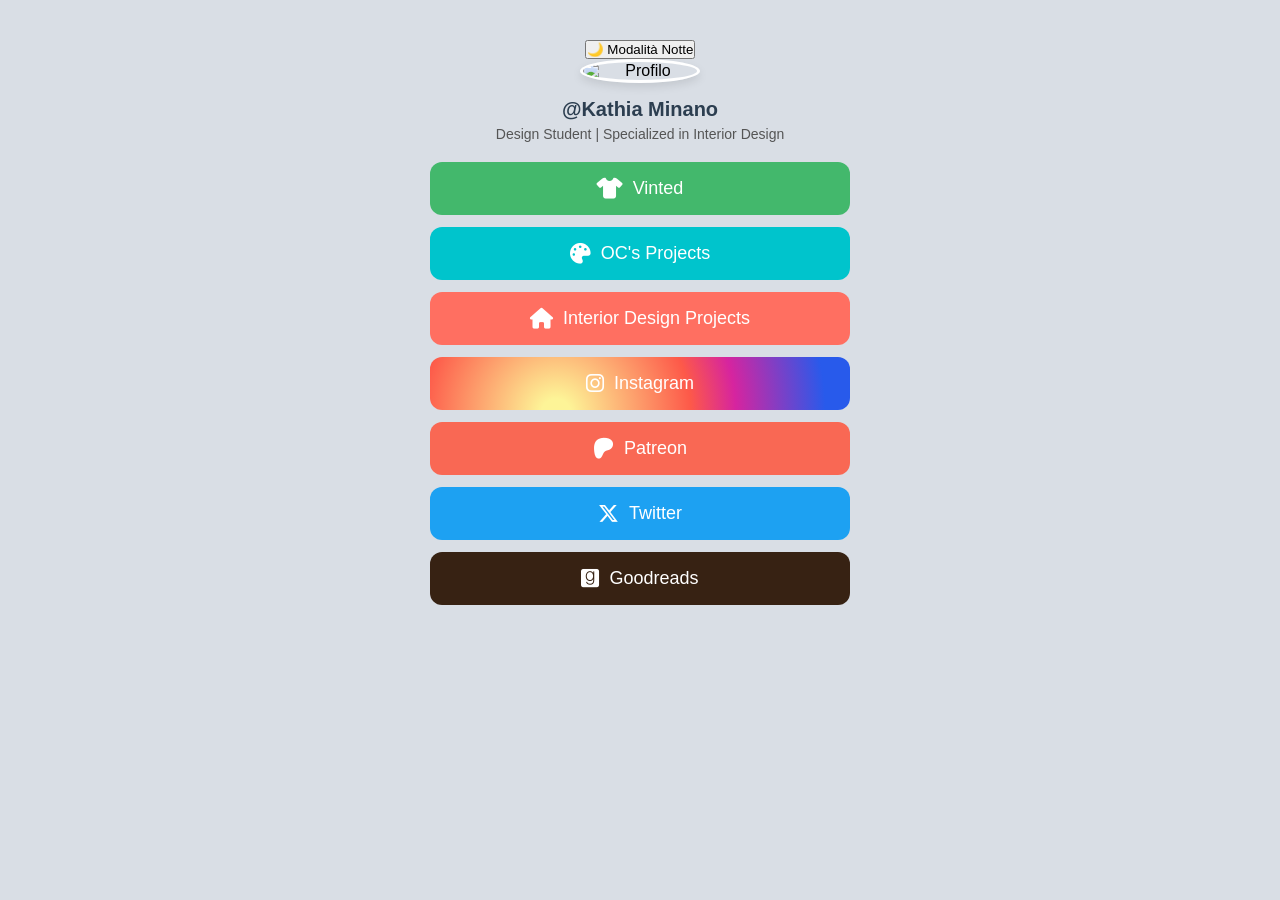
==== index.html @ 756fde3e "Update index.html" ====
<!DOCTYPE html>
<html lang="it">
<head>
  <meta charset="UTF-8">
  <meta name="viewport" content="width=device-width, initial-scale=1.0, maximum-scale=1.0, user-scalable=no">
  <link rel="stylesheet" href="https://cdnjs.cloudflare.com/ajax/libs/font-awesome/6.5.0/css/all.min.css">
  <link rel="stylesheet" href="https://cdnjs.cloudflare.com/ajax/libs/animate.css/4.1.1/animate.min.css"/>
  <link rel="stylesheet" href="style.css">
  <title>Bio Link</title>
</head>
<body>

  <div class="theme-switch">
    <button id="theme-toggle">🌙 Modalità Notte</button>
  </div>

  <header>
    <img src="https://i.imgur.com/Iqehbpe.png" alt="Profilo" class="profile-img">
    <h1>@Kathia Minano</h1>
    <p>Design Student | Specialized in Interior Design</p>
  </header>
<main class="container">
  <a href="https://www.vinted.it/member/184225014-kathia186" class="btn vinted animate__animated animate__fadeInUp">
    <i class="fa-solid fa-shirt"></i> Vinted
  </a>
  <a href="https://www.canva.com/design/DAHC-GVW6eI/b9iAZivAqNpoFAsjjV1Neg/edit" class="btn canva animate__animated animate__fadeInUp">
    <i class="fa-solid fa-palette"></i> OC's Projects
  </a>
  <a href="https://www.canva.com/design/DAHC-CahMM4/nzO-kDaWfv0rWw1O7O1sMg/edit" class="btn design animate__animated animate__fadeInUp ">
    <i class="fa-solid fa-house"></i> Interior Design Projects
  </a>
  <a href="https://www.instagram.com/kathia_186" class="btn instagram animate__animated animate__fadeInUp">
    <i class="fa-brands fa-instagram"></i> Instagram
  </a>
  <a href="mailto:email@esempio.com" class="btn patreon animate__animated animate__fadeInUp">
    <i class="fa-brands fa-patreon"></i> Patreon
  </a>
  <a href="https://twitter.com/ittoenjoier" class="btn twitter animate__animated animate__fadeInUp">
    <i class="fa-brands fa-x-twitter"></i> Twitter
  </a>
  <a href="https://www.goodreads.com/ittoenjoier" class="btn goodreads animate__animated animate__fadeInUp">
    <i class="fa-brands fa-goodreads"></i> Goodreads
  </a>
</main>
  <footer></footer>

  <script src="script.js"></script>
</body>
</html>
---- style.css ----
/* ============================= */
/* RESET BASE */
* {
  margin: 0;
  padding: 0;
  box-sizing: border-box;
}

body, html {
  width: 100%;
  height: 100%;
  font-family: 'Poppins', sans-serif;
  background-color: #d9dee5;
  display: flex;
  flex-direction: column;
  align-items: center;
  padding: 20px;
  text-align: center;
  transition: background-color 0.3s ease, color 0.3s ease;
}

/* ============================= */
/* FOTO PROFILO */
.profile-img {
  width: 25vw;
  max-width: 120px;
  height: auto;
  border-radius: 50%;
  display: block;
  margin: 0 auto 15px;
  border: 3px solid #fff;
  box-shadow: 0 4px 10px rgba(0,0,0,0.1);
  transition: all 0.3s ease;
}

/* ============================= */
/* NOME E DESCRIZIONE */
h1 {
  font-size: 20px;
  color: #2c3e50;
  margin-bottom: 5px;
  transition: color 0.3s ease;
}

p {
  font-size: 14px;
  color: #555;
  margin-bottom: 20px;
  transition: color 0.3s ease;
}

/* ============================= */
/* CONTENITORE */
.container {
  width: 95%;
  max-width: 420px;
  margin: 0 auto;
  padding: 0;
}

/* ============================= */
/* BOTTONI COLORATI */
.btn {
  display: flex;
  align-items: center;
  justify-content: center;
  color: white;
  text-decoration: none;
  padding: 16px 0;
  margin-bottom: 12px;
  border-radius: 12px;
  font-weight: 500;
  font-size: 18px;
  width: 100%;
  transition: all 0.3s ease;
}

/* Icone */
.btn i {
  margin-right: 10px;
  font-size: 1.3rem;
}

/* Colori per sito */
.btn.vinted { background-color: #43B86C; }
.btn.instagram { background: radial-gradient(circle at 30% 107%, #fdf497 0%, #fdf497 5%, #fd5949 45%, #d6249f 60%, #285AEB 90%); }
.btn.twitter { background-color: #1DA1F2; }
.btn.goodreads { background-color: #372213; }
.btn.canva { background-color: #00C4CC; }
.btn.design { background-color: #FF6F61; }
.btn.patreon { background-color: #F96854; }

/* Hover */
.btn:hover {
  filter: brightness(1.1);
  transform: translateY(-2px);
  box-shadow: 0 6px 15px rgba(0,0,0,0.3);
}

/* ============================= */
/* ANIMAZIONI SEQUENZIALI */
.animate__delay-1s { animation-delay: 0.2s; }
.animate__delay-2s { animation-delay: 0.4s; }
.animate__delay-3s { animation-delay: 0.6s; }
.animate__delay-4s { animation-delay: 0.8s; }
.animate__delay-5s { animation-delay: 1s; }
.animate__delay-6s { animation-delay: 1.2s; }

/* ============================= */
/* DARK MODE */
body.dark-mode {
  background-color: #2C2B3A;
  color: #ffffff;
}

body.dark-mode .btn {
  box-shadow: 0 2px 4px rgba(0,0,0,0.2);
  color: white;
}

/* Nome e descrizione leggibili in dark mode */
body.dark-mode h1 { color: #FFD700; }
body.dark-mode p { color: #CCCCCC; }

/* Foto invariata in dark mode */
body.dark-mode .profile-img {
  border: 3px solid #fff;
  box-shadow: 0 4px 10px rgba(0,0,0,0.1);
}

/* ============================= */
/* RESPONSIVE */
@media (max-width: 400px) {
  .profile-img { width: 30vw; max-width: 100px; }
  h1 { font-size: 18px; }
  p { font-size: 13px; }
  .btn { font-size: 16px; padding: 14px 0; }
}
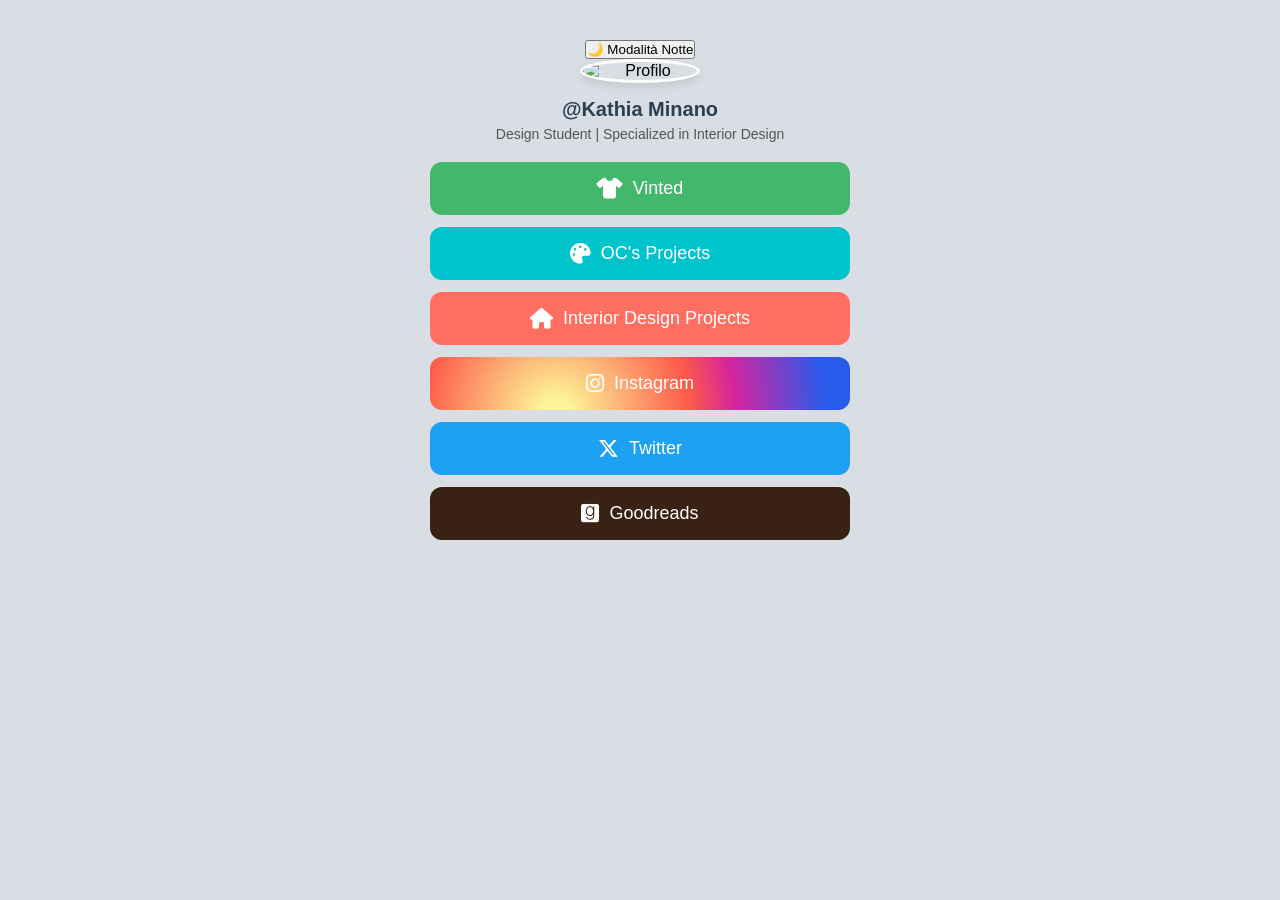
==== commit a824acfc: "Update index.html" ====
--- a/index.html
+++ b/index.html
@@ -19,29 +19,28 @@
     <h1>@Kathia Minano</h1>
     <p>Design Student | Specialized in Interior Design</p>
   </header>
-<main class="container">
-  <a href="https://www.vinted.it/member/184225014-kathia186" class="btn vinted animate__animated animate__fadeInUp">
-    <i class="fa-solid fa-shirt"></i> Vinted
-  </a>
-  <a href="https://www.canva.com/design/DAHC-GVW6eI/b9iAZivAqNpoFAsjjV1Neg/edit" class="btn canva animate__animated animate__fadeInUp">
-    <i class="fa-solid fa-palette"></i> OC's Projects
-  </a>
-  <a href="https://www.canva.com/design/DAHC-CahMM4/nzO-kDaWfv0rWw1O7O1sMg/edit" class="btn design animate__animated animate__fadeInUp ">
-    <i class="fa-solid fa-house"></i> Interior Design Projects
-  </a>
-  <a href="https://www.instagram.com/kathia_186" class="btn instagram animate__animated animate__fadeInUp">
-    <i class="fa-brands fa-instagram"></i> Instagram
-  </a>
-  <a href="mailto:email@esempio.com" class="btn patreon animate__animated animate__fadeInUp">
-    <i class="fa-brands fa-patreon"></i> Patreon
-  </a>
-  <a href="https://twitter.com/ittoenjoier" class="btn twitter animate__animated animate__fadeInUp">
-    <i class="fa-brands fa-x-twitter"></i> Twitter
-  </a>
-  <a href="https://www.goodreads.com/ittoenjoier" class="btn goodreads animate__animated animate__fadeInUp">
-    <i class="fa-brands fa-goodreads"></i> Goodreads
-  </a>
-</main>
+
+  <main class="container">
+    <a href="https://www.vinted.it/member/184225014-kathia186" class="btn vinted animate__animated animate__fadeInUp animate__delay-custom-1">
+      <i class="fa-solid fa-shirt"></i> Vinted
+    </a>
+    <a href="https://www.canva.com/design/DAHC-GVW6eI/b9iAZivAqNpoFAsjjV1Neg/edit" class="btn canva animate__animated animate__fadeInUp animate__delay-custom-2">
+      <i class="fa-solid fa-palette"></i> OC's Projects
+    </a>
+    <a href="https://www.canva.com/design/DAHC-CahMM4/nzO-kDaWfv0rWw1O7O1sMg/edit" class="btn design animate__animated animate__fadeInUp animate__delay-custom-3">
+      <i class="fa-solid fa-house"></i> Interior Design Projects
+    </a>
+    <a href="https://www.instagram.com/kathia_186" class="btn instagram animate__animated animate__fadeInUp animate__delay-custom-4">
+      <i class="fa-brands fa-instagram"></i> Instagram
+    </a>
+    <a href="https://twitter.com/ittoenjoier" class="btn twitter animate__animated animate__fadeInUp animate__delay-custom-5">
+      <i class="fa-brands fa-x-twitter"></i> Twitter
+    </a>
+    <a href="https://www.goodreads.com/ittoenjoier" class="btn goodreads animate__animated animate__fadeInUp animate__delay-custom-6">
+      <i class="fa-brands fa-goodreads"></i> Goodreads
+    </a>
+  </main>
+
   <footer></footer>
 
   <script src="script.js"></script>
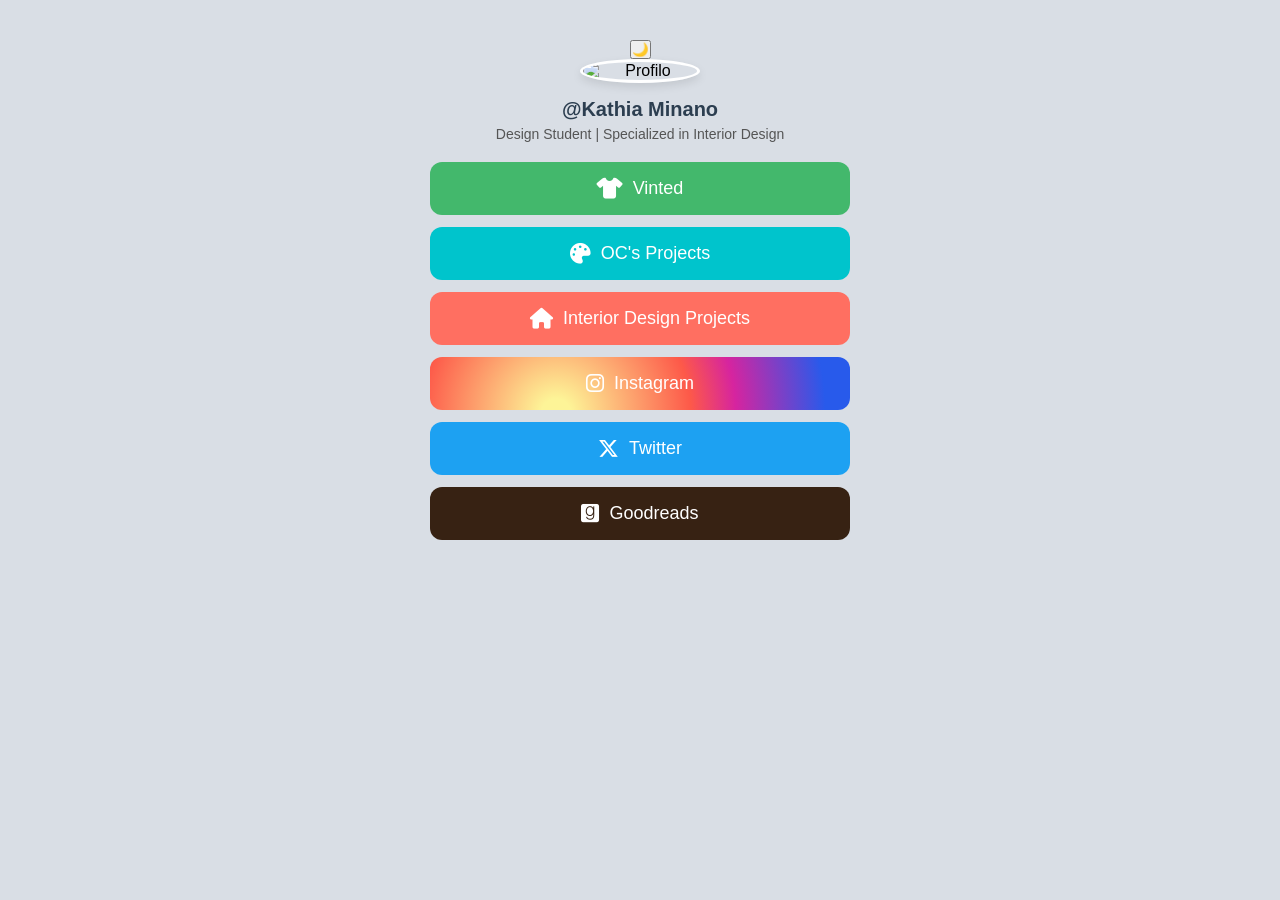
==== commit 0deb359c: "Update index.html" ====
--- a/index.html
+++ b/index.html
@@ -11,7 +11,7 @@
 <body>
 
   <div class="theme-switch">
-    <button id="theme-toggle">🌙 Modalità Notte</button>
+    <button id="theme-toggle">🌙 </button>
   </div>
 
   <header>
@@ -21,22 +21,22 @@
   </header>
 
   <main class="container">
-    <a href="https://www.vinted.it/member/184225014-kathia186" class="btn vinted animate__animated animate__fadeInUp animate__delay-custom-1">
+    <a href="https://www.vinted.it/member/184225014-kathia186" class="btn vinted animate__animated animate__fadeInUp">
       <i class="fa-solid fa-shirt"></i> Vinted
     </a>
-    <a href="https://www.canva.com/design/DAHC-GVW6eI/b9iAZivAqNpoFAsjjV1Neg/edit" class="btn canva animate__animated animate__fadeInUp animate__delay-custom-2">
+    <a href="https://www.canva.com/design/DAHC-GVW6eI/b9iAZivAqNpoFAsjjV1Neg/edit" class="btn canva animate__animated animate__fadeInUp animate__delay-1s">
       <i class="fa-solid fa-palette"></i> OC's Projects
     </a>
-    <a href="https://www.canva.com/design/DAHC-CahMM4/nzO-kDaWfv0rWw1O7O1sMg/edit" class="btn design animate__animated animate__fadeInUp animate__delay-custom-3">
+    <a href="https://www.canva.com/design/DAHC-CahMM4/nzO-kDaWfv0rWw1O7O1sMg/edit" class="btn design animate__animated animate__fadeInUp animate__delay-2s">
       <i class="fa-solid fa-house"></i> Interior Design Projects
     </a>
-    <a href="https://www.instagram.com/kathia_186" class="btn instagram animate__animated animate__fadeInUp animate__delay-custom-4">
+    <a href="https://www.instagram.com/kathia_186" class="btn instagram animate__animated animate__fadeInUp animate__delay-3s">
       <i class="fa-brands fa-instagram"></i> Instagram
     </a>
-    <a href="https://twitter.com/ittoenjoier" class="btn twitter animate__animated animate__fadeInUp animate__delay-custom-5">
+    <a href="https://twitter.com/ittoenjoier" class="btn twitter animate__animated animate__fadeInUp animate__delay-4s">
       <i class="fa-brands fa-x-twitter"></i> Twitter
     </a>
-    <a href="https://www.goodreads.com/ittoenjoier" class="btn goodreads animate__animated animate__fadeInUp animate__delay-custom-6">
+    <a href="https://www.goodreads.com/ittoenjoier" class="btn goodreads animate__animated animate__fadeInUp animate__delay-5s">
       <i class="fa-brands fa-goodreads"></i> Goodreads
     </a>
   </main>
